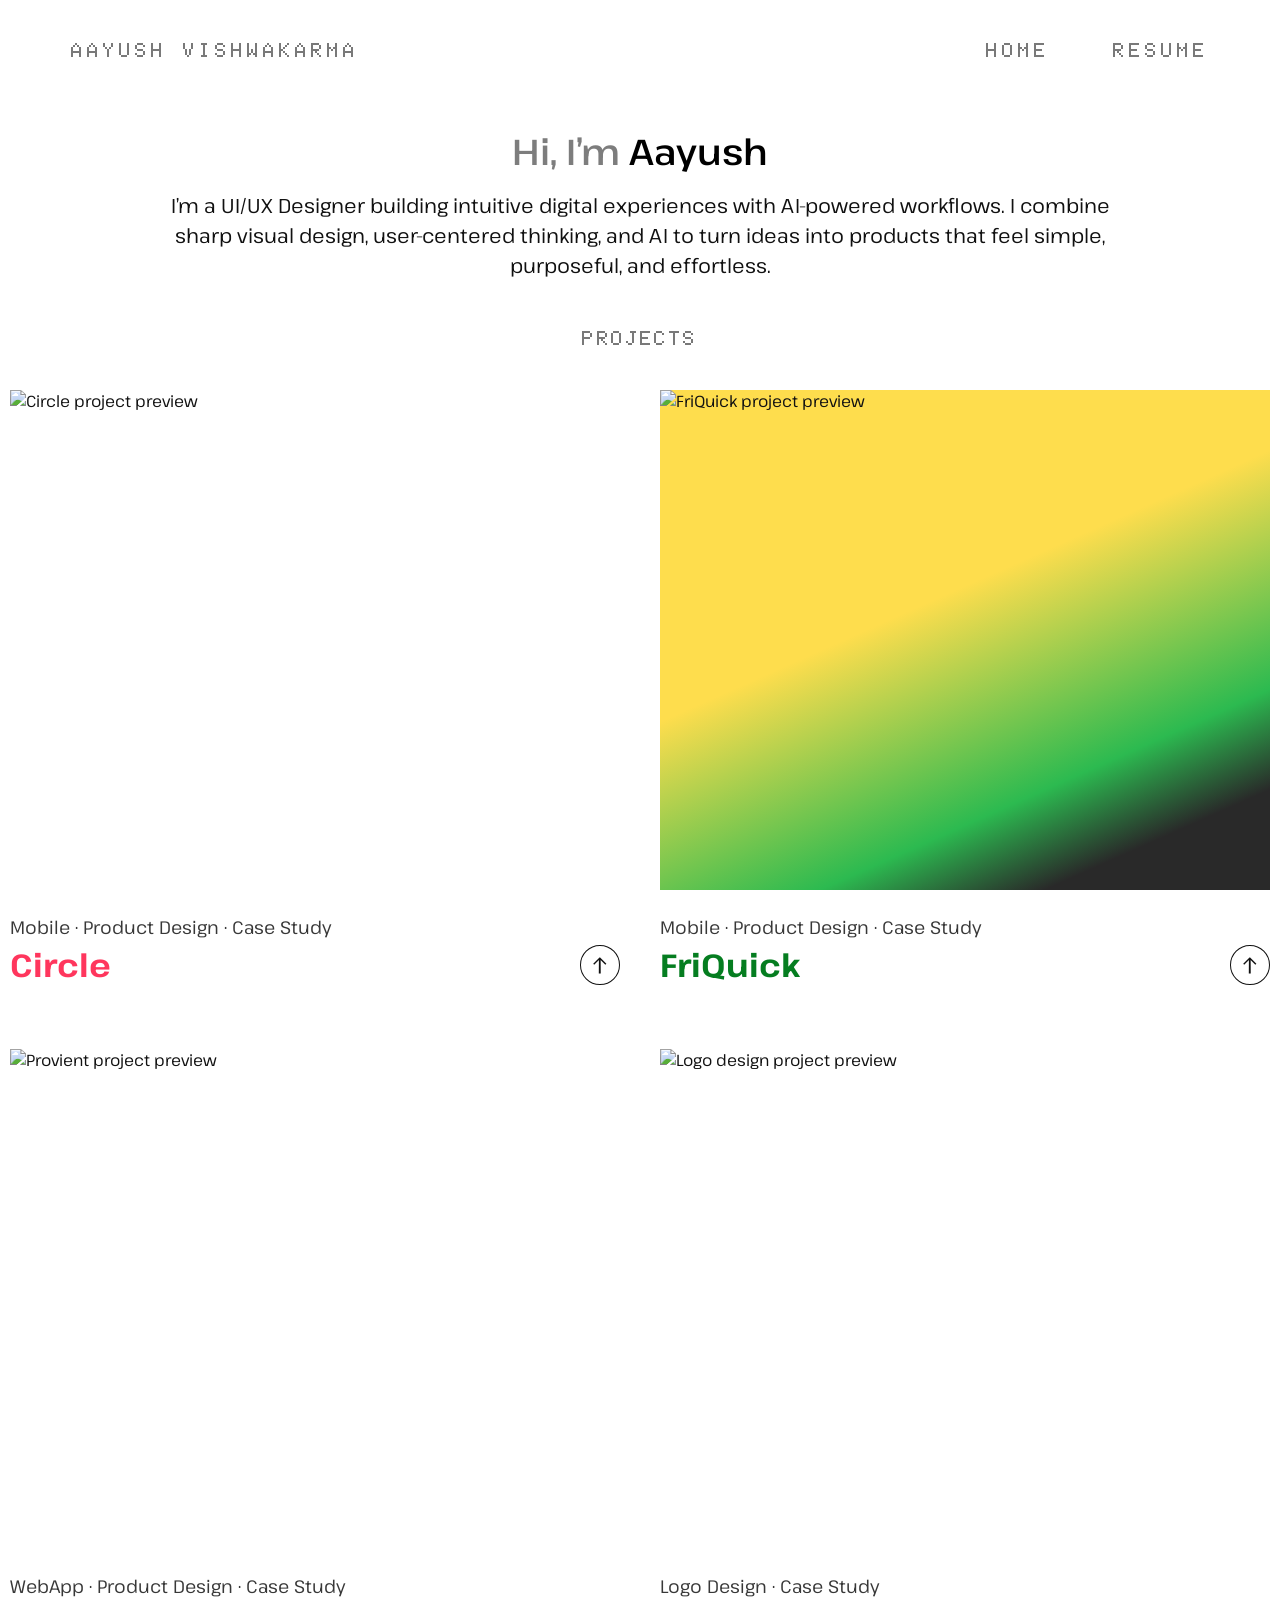
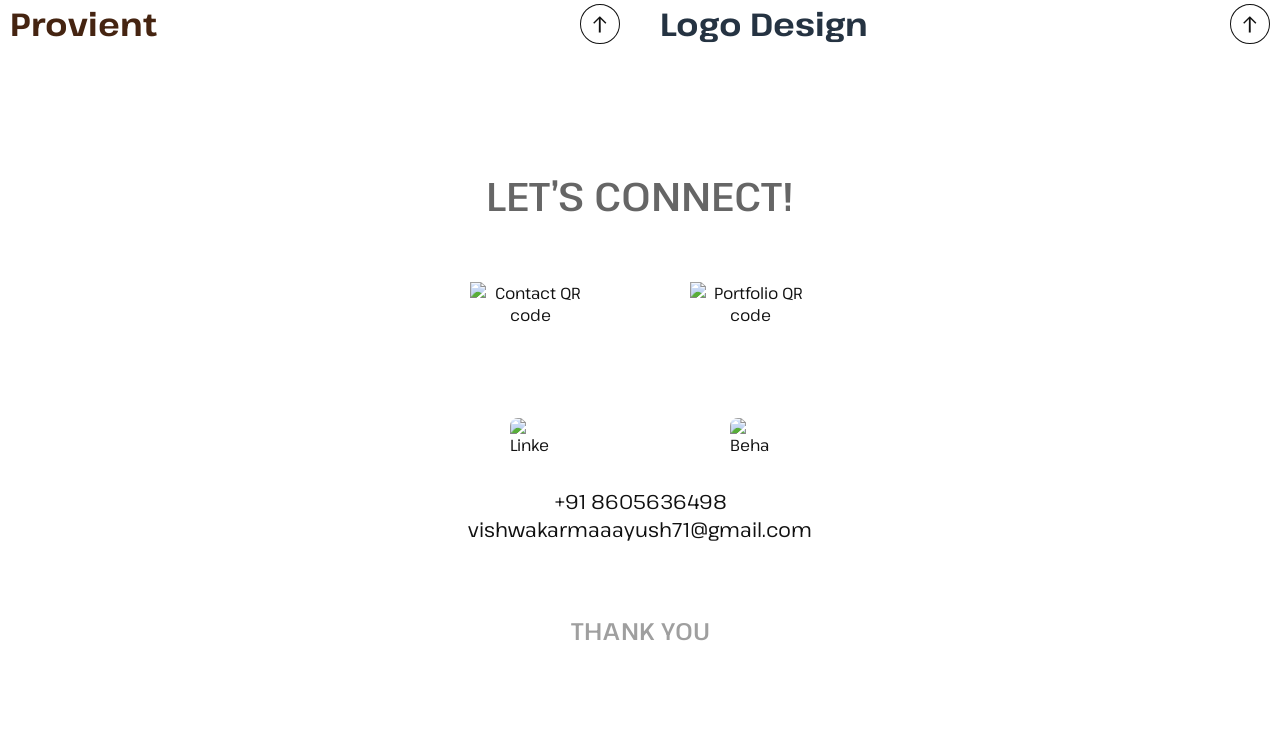
==== index.html @ d62cfbf6 "Add files via upload" ====
<!doctype html>
<html lang="en">
<head>
<meta charset="utf-8"><meta name="viewport" content="width=device-width,initial-scale=1">
<title>Aayush Vishwakarma — UI/UX Designer</title>
<meta name="description" content="Aayush Vishwakarma — UI/UX Designer building intuitive digital experiences with AI-powered workflows.">
<link rel="stylesheet" href="styles.css">
</head>
<body>
<div class="site">
<header class="nav">
<a href="index.html" aria-label="Aayush Vishwakarma home">AAYUSH VISHWAKARMA</a>
<nav class="nav-links" aria-label="Primary"><a href="index.html">HOME</a><a href="https://drive.google.com/file/d/1-AcvKeTlHi1iWYPP7UyLhqGAym3TWVrb/view?usp=drivesdk" target="_blank" rel="noopener">RESUME</a></nav>
</header>
<main>
<section class="hero"><h1>Hi, I’m <span>Aayush</span></h1><p>I’m a UI/UX Designer building intuitive digital experiences with AI-powered workflows. I combine sharp visual design, user-centered thinking, and AI to turn ideas into products that feel simple, purposeful, and effortless.</p></section>
<h2 class="section-title">PROJECTS</h2>
<section class="projects" aria-label="Selected projects">
<a class="project circle" href="circle.html"><div class="project-visual"><img src="https://www.figma.com/api/mcp/asset/9b7562bf-6c69-41d3-92bc-f11b89b03f14.png" alt="Circle project preview"></div><div><div class="meta">Mobile · Product Design · Case Study</div><div class="title-row"><div class="title">Circle</div><span class="arrow" aria-hidden="true">↗</span></div></div></a>
<a class="project friquick" href="friquick.html"><div class="project-visual" style="background:linear-gradient(156deg,#fedd4d 43%,#2cba50 74%,#292929 87%)"><img src="https://www.figma.com/api/mcp/asset/42a8de26-5f39-4837-aa85-2f5fa8a7628d.png" alt="FriQuick project preview"></div><div><div class="meta">Mobile · Product Design · Case Study</div><div class="title-row"><div class="title">FriQuick</div><span class="arrow" aria-hidden="true">↗</span></div></div></a>
<a class="project provient" href="provient.html"><div class="project-visual"><img src="https://www.figma.com/api/mcp/asset/cd1f85ff-700f-470a-9e6f-aef099a515d0.png" alt="Provient project preview"></div><div><div class="meta">WebApp · Product Design · Case Study</div><div class="title-row"><div class="title">Provient</div><span class="arrow" aria-hidden="true">↗</span></div></div></a>
<a class="project logo" href="logo-design.html"><div class="project-visual"><img src="https://www.figma.com/api/mcp/asset/0bfa43f8-ee19-419e-a0cc-9582cfbbeb03.png" alt="Logo design project preview"></div><div><div class="meta">Logo Design · Case Study</div><div class="title-row"><div class="title">Logo Design</div><span class="arrow" aria-hidden="true">↗</span></div></div></a>
</section>
<section class="connect" id="connect"><h2>LET’S CONNECT!</h2><div class="qr-row"><div class="qr-card"><img src="https://www.figma.com/api/mcp/asset/20dc37c5-675f-4e45-a3de-f41fedcc4069.png" alt="Contact QR code"><img class="qr-icon" src="https://www.figma.com/api/mcp/asset/2ed0e942-f819-4c94-9799-46d088aedf68.png" alt="LinkedIn"></div><div class="qr-card"><img src="https://www.figma.com/api/mcp/asset/29fa2681-27eb-4683-b825-8ff516e0a700.png" alt="Portfolio QR code"><img class="qr-icon" src="https://www.figma.com/api/mcp/asset/88c9c9f1-bb67-48f8-abbc-ce7768dd5fa0.png" alt="Behance"></div></div><div class="contact">+91 8605636498<br>vishwakarmaaayush71@gmail.com</div><div class="thanks">THANK YOU</div></section>
</main></div>
</body></html>
---- styles.css ----
@import url('https://fonts.googleapis.com/css2?family=Doto:wght@700;900&family=Nunito:wght@400;500;600;700&family=Pathway+Extreme:wght@400;500;600;700&display=swap');
:root{--ink:#111;--muted:#666;--paper:#fff;--max:1280px;--pad:clamp(24px,5.55vw,80px)}
*{box-sizing:border-box}html{scroll-behavior:smooth}body{margin:0;background:#fff;color:var(--ink);font-family:'Pathway Extreme',sans-serif;-webkit-font-smoothing:antialiased}a{color:inherit;text-decoration:none}img{max-width:100%;display:block}.site{min-height:100vh}.nav{display:flex;align-items:flex-start;justify-content:space-between;padding:40px var(--pad) 0;letter-spacing:4px;font-family:Doto,sans-serif;font-weight:700;font-size:20px;line-height:1}.nav-links{display:flex;gap:63px}.nav a{transition:opacity .2s ease}.nav a:hover{opacity:.5}.hero{text-align:center;max-width:1040px;margin:70px auto 0;padding:0 24px}.hero h1{font-family:'Pathway Extreme',sans-serif;font-size:36px;line-height:1.15;margin:0 0 20px;font-weight:600;color:#7d7d7d}.hero h1 span{color:#000}.hero p{font-size:20px;line-height:30px;margin:0;color:#111}.section-title{text-align:center;font-family:Doto,sans-serif;font-weight:700;font-size:20px;letter-spacing:2.4px;margin:45px 0 40px}.projects{max-width:1260px;margin:0 auto;padding:0 0 0;display:grid;grid-template-columns:repeat(2,minmax(0,1fr));gap:60px 40px}.project{display:flex;flex-direction:column;gap:24px}.project-visual{height:500px;overflow:hidden;background:#fff;display:flex;align-items:center;justify-content:center}.project-visual img{width:100%;height:100%;object-fit:cover;transition:transform .45s cubic-bezier(.2,.7,.2,1)}.project:hover .project-visual img{transform:scale(1.025)}.meta{font-size:18px;line-height:1.5;color:#383838}.title-row{display:flex;align-items:center;gap:10px}.title{font-size:32px;line-height:1.5;font-weight:700;flex:1}.arrow{width:40px;height:40px;border:1.5px solid #111;border-radius:50%;display:grid;place-items:center;font-size:23px;transform:rotate(-45deg);transition:transform .2s ease}.project:hover .arrow{transform:rotate(0deg)}.circle .title{color:#ff365d}.friquick .title{color:#057d20}.provient .title{color:#452411}.logo .title{color:#253342}.connect{max-width:1000px;margin:120px auto 0;text-align:center;padding:0 24px 100px}.connect h2{font-size:40px;font-weight:600;color:#666;margin:0 0 60px}.qr-row{display:flex;justify-content:center;gap:100px}.qr-card{display:flex;flex-direction:column;gap:16px;align-items:center}.qr-card img{width:120px;height:120px;object-fit:cover}.qr-icon{width:40px!important;height:40px!important;border-radius:8px}.contact{font-size:20px;line-height:1.4;margin-top:30px}.thanks{font-size:24px;color:#9f9f9f;margin-top:70px;font-weight:600}.case-shell{background:#fff;min-height:100vh}.case-nav{position:sticky;top:0;z-index:10;background:rgba(255,255,255,.94);backdrop-filter:blur(12px);border-bottom:1px solid #eee}.case-nav .nav{padding-top:22px;padding-bottom:22px}.case-image{display:block;width:100%;height:auto}.case-fallback{max-width:1280px;margin:0 auto;padding:80px 24px}.case-fallback h1{font-size:56px;margin:0 0 20px}.case-fallback p{font-size:20px;line-height:1.6;color:#555}.case-actions{display:flex;gap:12px;justify-content:center;padding:28px}.btn{border:1px solid #111;border-radius:999px;padding:10px 18px;font-size:14px}.btn:hover{background:#111;color:#fff}.notice{font-size:12px;color:#777;text-align:center;padding:16px 24px;background:#fafafa}.noscript{padding:20px;text-align:center}
@media (max-width:900px){.nav{padding-top:24px;font-size:14px;letter-spacing:2.5px}.nav-links{gap:24px}.hero{margin-top:52px}.hero h1{font-size:30px}.hero p{font-size:17px;line-height:26px}.section-title{font-size:16px;margin-top:42px;margin-bottom:28px}.projects{grid-template-columns:1fr;gap:44px;padding:0 24px}.project-visual{height:auto;aspect-ratio:1.2}.meta{font-size:14px}.title{font-size:25px}.arrow{width:34px;height:34px;font-size:19px}.connect{margin-top:90px;padding-bottom:60px}.connect h2{font-size:30px;margin-bottom:40px}.qr-row{gap:55px}.contact{font-size:16px}.thanks{font-size:18px}.case-nav .nav{padding-bottom:18px}.case-image{min-height:300px;object-fit:contain;object-position:top}.case-actions{padding:18px}}
@media (max-width:520px){.nav{font-size:10px;letter-spacing:2px}.nav-links{gap:16px}.hero{padding:0 18px}.hero h1{font-size:26px}.hero p{font-size:15px;line-height:23px}.projects{padding:0 18px}.project-visual{aspect-ratio:1.12}.qr-row{gap:28px}.qr-card img{width:100px;height:100px}.qr-icon{width:34px!important;height:34px!important}.case-image{width:100%}}
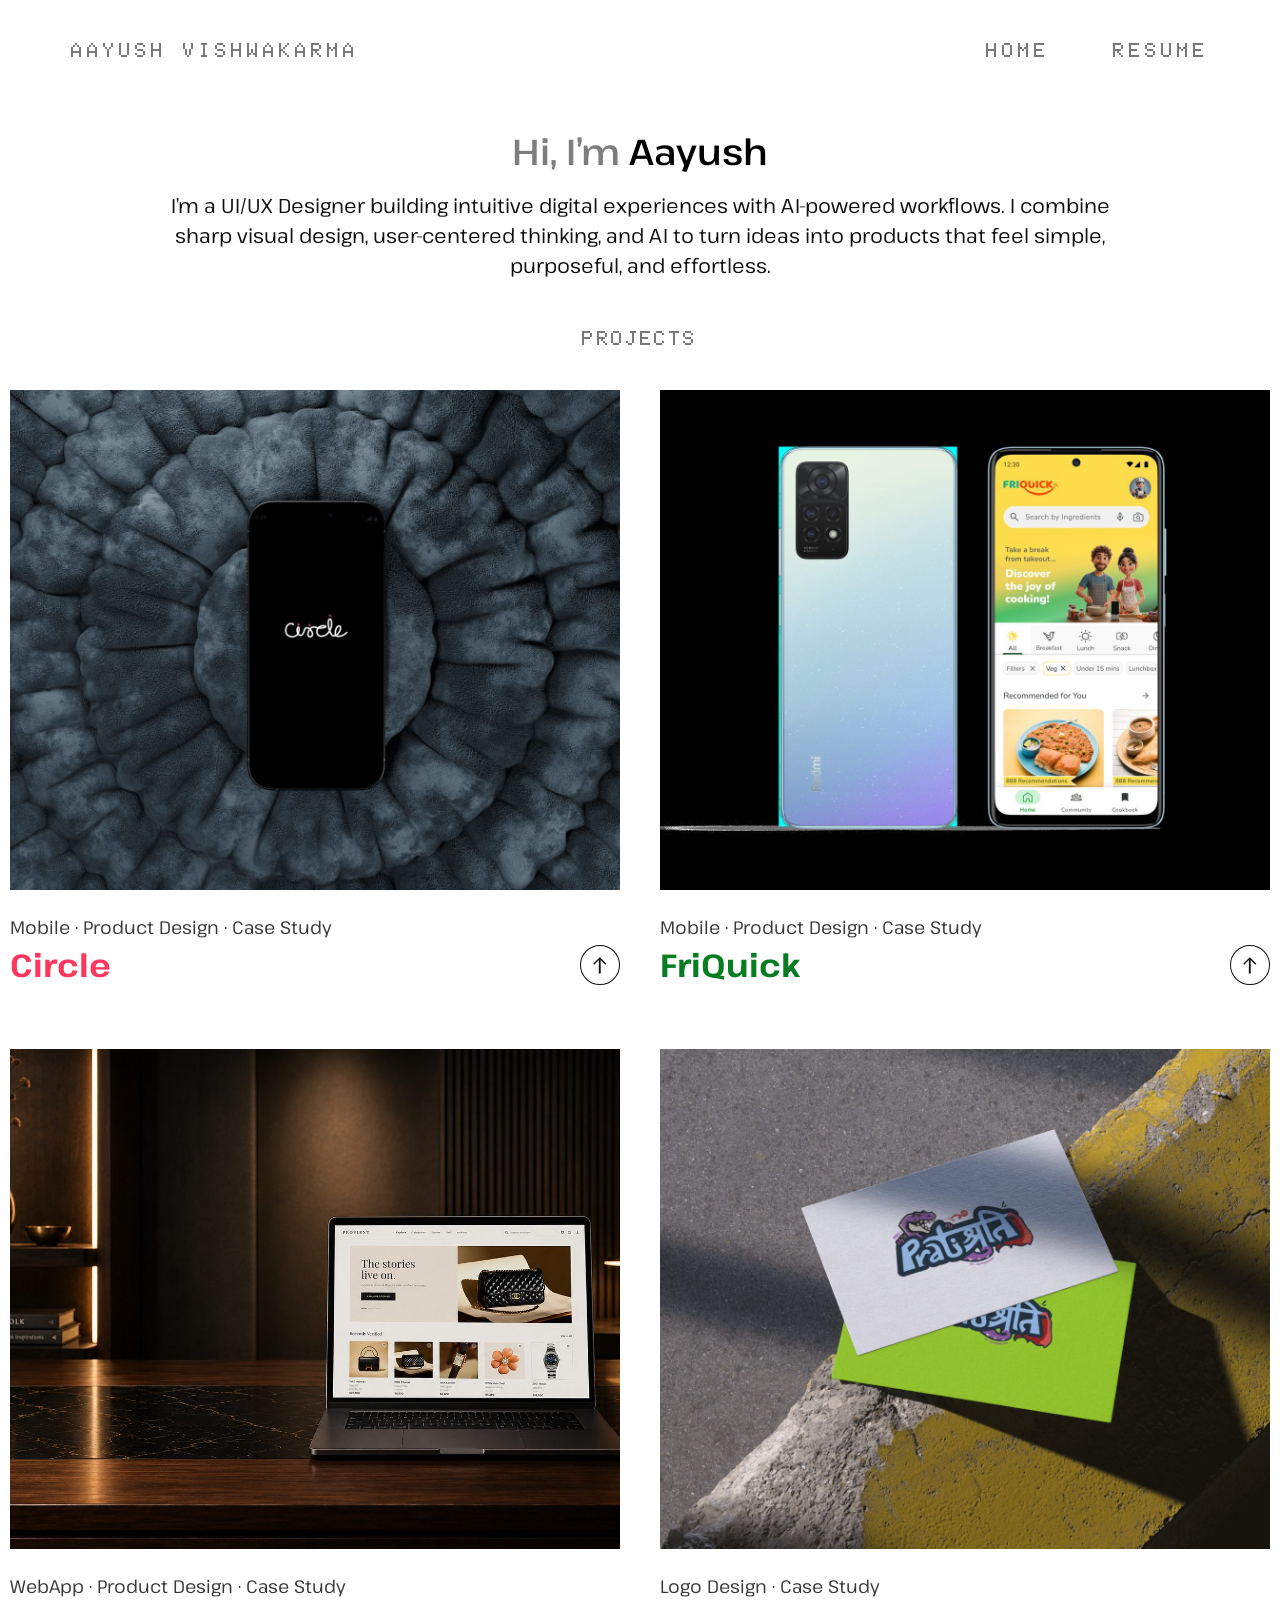
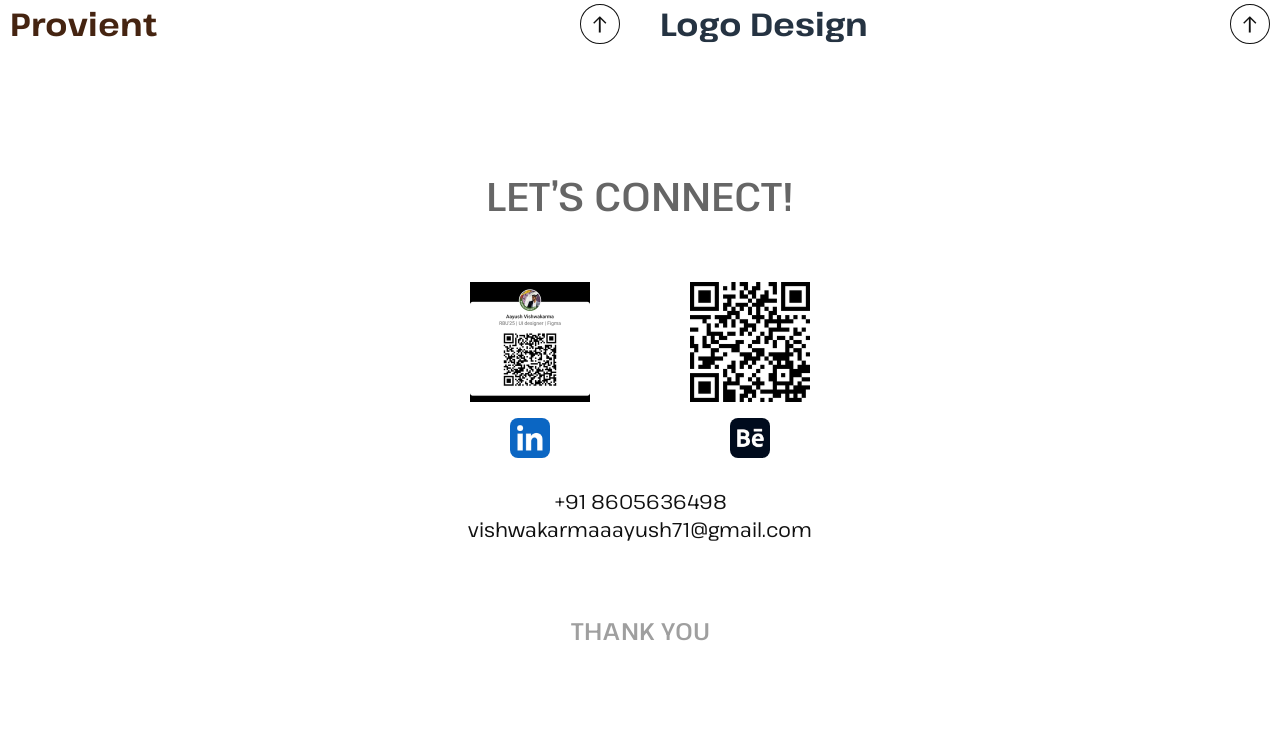
==== commit 52b5fa5b: "Restore Figma-export case studies and host assets locally Case study pages were rewritten as HTML ap" ====
--- a/index.html
+++ b/index.html
@@ -16,11 +16,11 @@
 <section class="hero"><h1>Hi, I’m <span>Aayush</span></h1><p>I’m a UI/UX Designer building intuitive digital experiences with AI-powered workflows. I combine sharp visual design, user-centered thinking, and AI to turn ideas into products that feel simple, purposeful, and effortless.</p></section>
 <h2 class="section-title">PROJECTS</h2>
 <section class="projects" aria-label="Selected projects">
-<a class="project circle" href="circle.html"><div class="project-visual"><img src="https://www.figma.com/api/mcp/asset/9b7562bf-6c69-41d3-92bc-f11b89b03f14.png" alt="Circle project preview"></div><div><div class="meta">Mobile · Product Design · Case Study</div><div class="title-row"><div class="title">Circle</div><span class="arrow" aria-hidden="true">↗</span></div></div></a>
-<a class="project friquick" href="friquick.html"><div class="project-visual" style="background:linear-gradient(156deg,#fedd4d 43%,#2cba50 74%,#292929 87%)"><img src="https://www.figma.com/api/mcp/asset/42a8de26-5f39-4837-aa85-2f5fa8a7628d.png" alt="FriQuick project preview"></div><div><div class="meta">Mobile · Product Design · Case Study</div><div class="title-row"><div class="title">FriQuick</div><span class="arrow" aria-hidden="true">↗</span></div></div></a>
-<a class="project provient" href="provient.html"><div class="project-visual"><img src="https://www.figma.com/api/mcp/asset/cd1f85ff-700f-470a-9e6f-aef099a515d0.png" alt="Provient project preview"></div><div><div class="meta">WebApp · Product Design · Case Study</div><div class="title-row"><div class="title">Provient</div><span class="arrow" aria-hidden="true">↗</span></div></div></a>
-<a class="project logo" href="logo-design.html"><div class="project-visual"><img src="https://www.figma.com/api/mcp/asset/0bfa43f8-ee19-419e-a0cc-9582cfbbeb03.png" alt="Logo design project preview"></div><div><div class="meta">Logo Design · Case Study</div><div class="title-row"><div class="title">Logo Design</div><span class="arrow" aria-hidden="true">↗</span></div></div></a>
+<a class="project circle" href="circle.html"><div class="project-visual"><img src="assets/circle-preview.jpg" alt="Circle project preview" width="1400" height="1050"></div><div><div class="meta">Mobile · Product Design · Case Study</div><div class="title-row"><div class="title">Circle</div><span class="arrow" aria-hidden="true">↗</span></div></div></a>
+<a class="project friquick" href="friquick.html"><div class="project-visual" style="background:linear-gradient(156deg,#fedd4d 43%,#2cba50 74%,#292929 87%)"><img src="assets/friquick-preview.jpg" alt="FriQuick project preview" width="1400" height="1050"></div><div><div class="meta">Mobile · Product Design · Case Study</div><div class="title-row"><div class="title">FriQuick</div><span class="arrow" aria-hidden="true">↗</span></div></div></a>
+<a class="project provient" href="provient.html"><div class="project-visual"><img src="assets/provient-preview.jpg" alt="Provient project preview" width="1400" height="933"></div><div><div class="meta">WebApp · Product Design · Case Study</div><div class="title-row"><div class="title">Provient</div><span class="arrow" aria-hidden="true">↗</span></div></div></a>
+<a class="project logo" href="logo-design.html"><div class="project-visual"><img src="assets/logo-preview.jpg" alt="Logo design project preview" width="1400" height="1050"></div><div><div class="meta">Logo Design · Case Study</div><div class="title-row"><div class="title">Logo Design</div><span class="arrow" aria-hidden="true">↗</span></div></div></a>
 </section>
-<section class="connect" id="connect"><h2>LET’S CONNECT!</h2><div class="qr-row"><div class="qr-card"><img src="https://www.figma.com/api/mcp/asset/20dc37c5-675f-4e45-a3de-f41fedcc4069.png" alt="Contact QR code"><img class="qr-icon" src="https://www.figma.com/api/mcp/asset/2ed0e942-f819-4c94-9799-46d088aedf68.png" alt="LinkedIn"></div><div class="qr-card"><img src="https://www.figma.com/api/mcp/asset/29fa2681-27eb-4683-b825-8ff516e0a700.png" alt="Portfolio QR code"><img class="qr-icon" src="https://www.figma.com/api/mcp/asset/88c9c9f1-bb67-48f8-abbc-ce7768dd5fa0.png" alt="Behance"></div></div><div class="contact">+91 8605636498<br>vishwakarmaaayush71@gmail.com</div><div class="thanks">THANK YOU</div></section>
+<section class="connect" id="connect"><h2>LET’S CONNECT!</h2><div class="qr-row"><div class="qr-card"><img src="assets/qr-contact.png" alt="Contact QR code" width="240" height="246"><img class="qr-icon" src="assets/icon-linkedin.png" alt="LinkedIn" width="128" height="128"></div><div class="qr-card"><img src="assets/qr-portfolio.png" alt="Portfolio QR code" width="240" height="240"><img class="qr-icon" src="assets/icon-behance.png" alt="Behance" width="128" height="128"></div></div><div class="contact">+91 8605636498<br>vishwakarmaaayush71@gmail.com</div><div class="thanks">THANK YOU</div></section>
 </main></div>
 </body></html>
--- a/styles.css
+++ b/styles.css
@@ -1,5 +1,5 @@
 @import url('https://fonts.googleapis.com/css2?family=Doto:wght@700;900&family=Nunito:wght@400;500;600;700&family=Pathway+Extreme:wght@400;500;600;700&display=swap');
 :root{--ink:#111;--muted:#666;--paper:#fff;--max:1280px;--pad:clamp(24px,5.55vw,80px)}
-*{box-sizing:border-box}html{scroll-behavior:smooth}body{margin:0;background:#fff;color:var(--ink);font-family:'Pathway Extreme',sans-serif;-webkit-font-smoothing:antialiased}a{color:inherit;text-decoration:none}img{max-width:100%;display:block}.site{min-height:100vh}.nav{display:flex;align-items:flex-start;justify-content:space-between;padding:40px var(--pad) 0;letter-spacing:4px;font-family:Doto,sans-serif;font-weight:700;font-size:20px;line-height:1}.nav-links{display:flex;gap:63px}.nav a{transition:opacity .2s ease}.nav a:hover{opacity:.5}.hero{text-align:center;max-width:1040px;margin:70px auto 0;padding:0 24px}.hero h1{font-family:'Pathway Extreme',sans-serif;font-size:36px;line-height:1.15;margin:0 0 20px;font-weight:600;color:#7d7d7d}.hero h1 span{color:#000}.hero p{font-size:20px;line-height:30px;margin:0;color:#111}.section-title{text-align:center;font-family:Doto,sans-serif;font-weight:700;font-size:20px;letter-spacing:2.4px;margin:45px 0 40px}.projects{max-width:1260px;margin:0 auto;padding:0 0 0;display:grid;grid-template-columns:repeat(2,minmax(0,1fr));gap:60px 40px}.project{display:flex;flex-direction:column;gap:24px}.project-visual{height:500px;overflow:hidden;background:#fff;display:flex;align-items:center;justify-content:center}.project-visual img{width:100%;height:100%;object-fit:cover;transition:transform .45s cubic-bezier(.2,.7,.2,1)}.project:hover .project-visual img{transform:scale(1.025)}.meta{font-size:18px;line-height:1.5;color:#383838}.title-row{display:flex;align-items:center;gap:10px}.title{font-size:32px;line-height:1.5;font-weight:700;flex:1}.arrow{width:40px;height:40px;border:1.5px solid #111;border-radius:50%;display:grid;place-items:center;font-size:23px;transform:rotate(-45deg);transition:transform .2s ease}.project:hover .arrow{transform:rotate(0deg)}.circle .title{color:#ff365d}.friquick .title{color:#057d20}.provient .title{color:#452411}.logo .title{color:#253342}.connect{max-width:1000px;margin:120px auto 0;text-align:center;padding:0 24px 100px}.connect h2{font-size:40px;font-weight:600;color:#666;margin:0 0 60px}.qr-row{display:flex;justify-content:center;gap:100px}.qr-card{display:flex;flex-direction:column;gap:16px;align-items:center}.qr-card img{width:120px;height:120px;object-fit:cover}.qr-icon{width:40px!important;height:40px!important;border-radius:8px}.contact{font-size:20px;line-height:1.4;margin-top:30px}.thanks{font-size:24px;color:#9f9f9f;margin-top:70px;font-weight:600}.case-shell{background:#fff;min-height:100vh}.case-nav{position:sticky;top:0;z-index:10;background:rgba(255,255,255,.94);backdrop-filter:blur(12px);border-bottom:1px solid #eee}.case-nav .nav{padding-top:22px;padding-bottom:22px}.case-image{display:block;width:100%;height:auto}.case-fallback{max-width:1280px;margin:0 auto;padding:80px 24px}.case-fallback h1{font-size:56px;margin:0 0 20px}.case-fallback p{font-size:20px;line-height:1.6;color:#555}.case-actions{display:flex;gap:12px;justify-content:center;padding:28px}.btn{border:1px solid #111;border-radius:999px;padding:10px 18px;font-size:14px}.btn:hover{background:#111;color:#fff}.notice{font-size:12px;color:#777;text-align:center;padding:16px 24px;background:#fafafa}.noscript{padding:20px;text-align:center}
-@media (max-width:900px){.nav{padding-top:24px;font-size:14px;letter-spacing:2.5px}.nav-links{gap:24px}.hero{margin-top:52px}.hero h1{font-size:30px}.hero p{font-size:17px;line-height:26px}.section-title{font-size:16px;margin-top:42px;margin-bottom:28px}.projects{grid-template-columns:1fr;gap:44px;padding:0 24px}.project-visual{height:auto;aspect-ratio:1.2}.meta{font-size:14px}.title{font-size:25px}.arrow{width:34px;height:34px;font-size:19px}.connect{margin-top:90px;padding-bottom:60px}.connect h2{font-size:30px;margin-bottom:40px}.qr-row{gap:55px}.contact{font-size:16px}.thanks{font-size:18px}.case-nav .nav{padding-bottom:18px}.case-image{min-height:300px;object-fit:contain;object-position:top}.case-actions{padding:18px}}
-@media (max-width:520px){.nav{font-size:10px;letter-spacing:2px}.nav-links{gap:16px}.hero{padding:0 18px}.hero h1{font-size:26px}.hero p{font-size:15px;line-height:23px}.projects{padding:0 18px}.project-visual{aspect-ratio:1.12}.qr-row{gap:28px}.qr-card img{width:100px;height:100px}.qr-icon{width:34px!important;height:34px!important}.case-image{width:100%}}
+*{box-sizing:border-box}html{scroll-behavior:smooth}body{margin:0;background:#fff;color:var(--ink);font-family:'Pathway Extreme',sans-serif;-webkit-font-smoothing:antialiased}a{color:inherit;text-decoration:none}img{max-width:100%;display:block}.site{min-height:100vh}.nav{display:flex;align-items:flex-start;justify-content:space-between;padding:40px var(--pad) 0;letter-spacing:4px;font-family:Doto,sans-serif;font-weight:700;font-size:20px;line-height:1}.nav-links{display:flex;gap:63px}.nav a{transition:opacity .2s ease}.nav a:hover{opacity:.5}.hero{text-align:center;max-width:1040px;margin:70px auto 0;padding:0 24px}.hero h1{font-family:'Pathway Extreme',sans-serif;font-size:36px;line-height:1.15;margin:0 0 20px;font-weight:600;color:#7d7d7d}.hero h1 span{color:#000}.hero p{font-size:20px;line-height:30px;margin:0;color:#111}.section-title{text-align:center;font-family:Doto,sans-serif;font-weight:700;font-size:20px;letter-spacing:2.4px;margin:45px 0 40px}.projects{max-width:1260px;margin:0 auto;padding:0 0 0;display:grid;grid-template-columns:repeat(2,minmax(0,1fr));gap:60px 40px}.project{display:flex;flex-direction:column;gap:24px}.project-visual{height:500px;overflow:hidden;background:#fff;display:flex;align-items:center;justify-content:center}.project-visual img{width:100%;height:100%;object-fit:cover;transition:transform .45s cubic-bezier(.2,.7,.2,1)}.project:hover .project-visual img{transform:scale(1.025)}.meta{font-size:18px;line-height:1.5;color:#383838}.title-row{display:flex;align-items:center;gap:10px}.title{font-size:32px;line-height:1.5;font-weight:700;flex:1}.arrow{width:40px;height:40px;border:1.5px solid #111;border-radius:50%;display:grid;place-items:center;font-size:23px;transform:rotate(-45deg);transition:transform .2s ease}.project:hover .arrow{transform:rotate(0deg)}.circle .title{color:#ff365d}.friquick .title{color:#057d20}.provient .title{color:#452411}.logo .title{color:#253342}.connect{max-width:1000px;margin:120px auto 0;text-align:center;padding:0 24px 100px}.connect h2{font-size:40px;font-weight:600;color:#666;margin:0 0 60px}.qr-row{display:flex;justify-content:center;gap:100px}.qr-card{display:flex;flex-direction:column;gap:16px;align-items:center}.qr-card img{width:120px;height:120px;object-fit:cover}.qr-icon{width:40px!important;height:40px!important;border-radius:8px}.contact{font-size:20px;line-height:1.4;margin-top:30px}.thanks{font-size:24px;color:#9f9f9f;margin-top:70px;font-weight:600}.case-shell{background:#fff;min-height:100vh}.case-shell.logo-case{background:#d7d7e2}.case-nav{position:sticky;top:0;z-index:10;background:rgba(255,255,255,.94);backdrop-filter:blur(12px);border-bottom:1px solid #eee;padding-top:22px;padding-bottom:22px}.case-image{display:block;width:min(100%,1280px);height:auto;margin:0 auto}.case-actions{display:flex;flex-wrap:wrap;gap:12px;justify-content:center;padding:28px 24px 48px}.btn{border:1px solid #111;border-radius:999px;padding:10px 18px;font-size:14px;background:#fff}.btn:hover{background:#111;color:#fff}
+@media (max-width:900px){.nav{padding-top:24px;font-size:14px;letter-spacing:2.5px}.nav-links{gap:24px}.hero{margin-top:52px}.hero h1{font-size:30px}.hero p{font-size:17px;line-height:26px}.section-title{font-size:16px;margin-top:42px;margin-bottom:28px}.projects{grid-template-columns:1fr;gap:44px;padding:0 24px}.project-visual{height:auto;aspect-ratio:1.2}.meta{font-size:14px}.title{font-size:25px}.arrow{width:34px;height:34px;font-size:19px}.connect{margin-top:90px;padding-bottom:60px}.connect h2{font-size:30px;margin-bottom:40px}.qr-row{gap:55px}.contact{font-size:16px}.thanks{font-size:18px}.case-nav{padding-bottom:18px}.case-actions{padding:18px 18px 36px}}
+@media (max-width:520px){.nav{font-size:10px;letter-spacing:2px}.nav-links{gap:16px}.hero{padding:0 18px}.hero h1{font-size:26px}.hero p{font-size:15px;line-height:23px}.projects{padding:0 18px}.project-visual{aspect-ratio:1.12}.qr-row{gap:28px}.qr-card img{width:100px;height:100px}.qr-icon{width:34px!important;height:34px!important}}
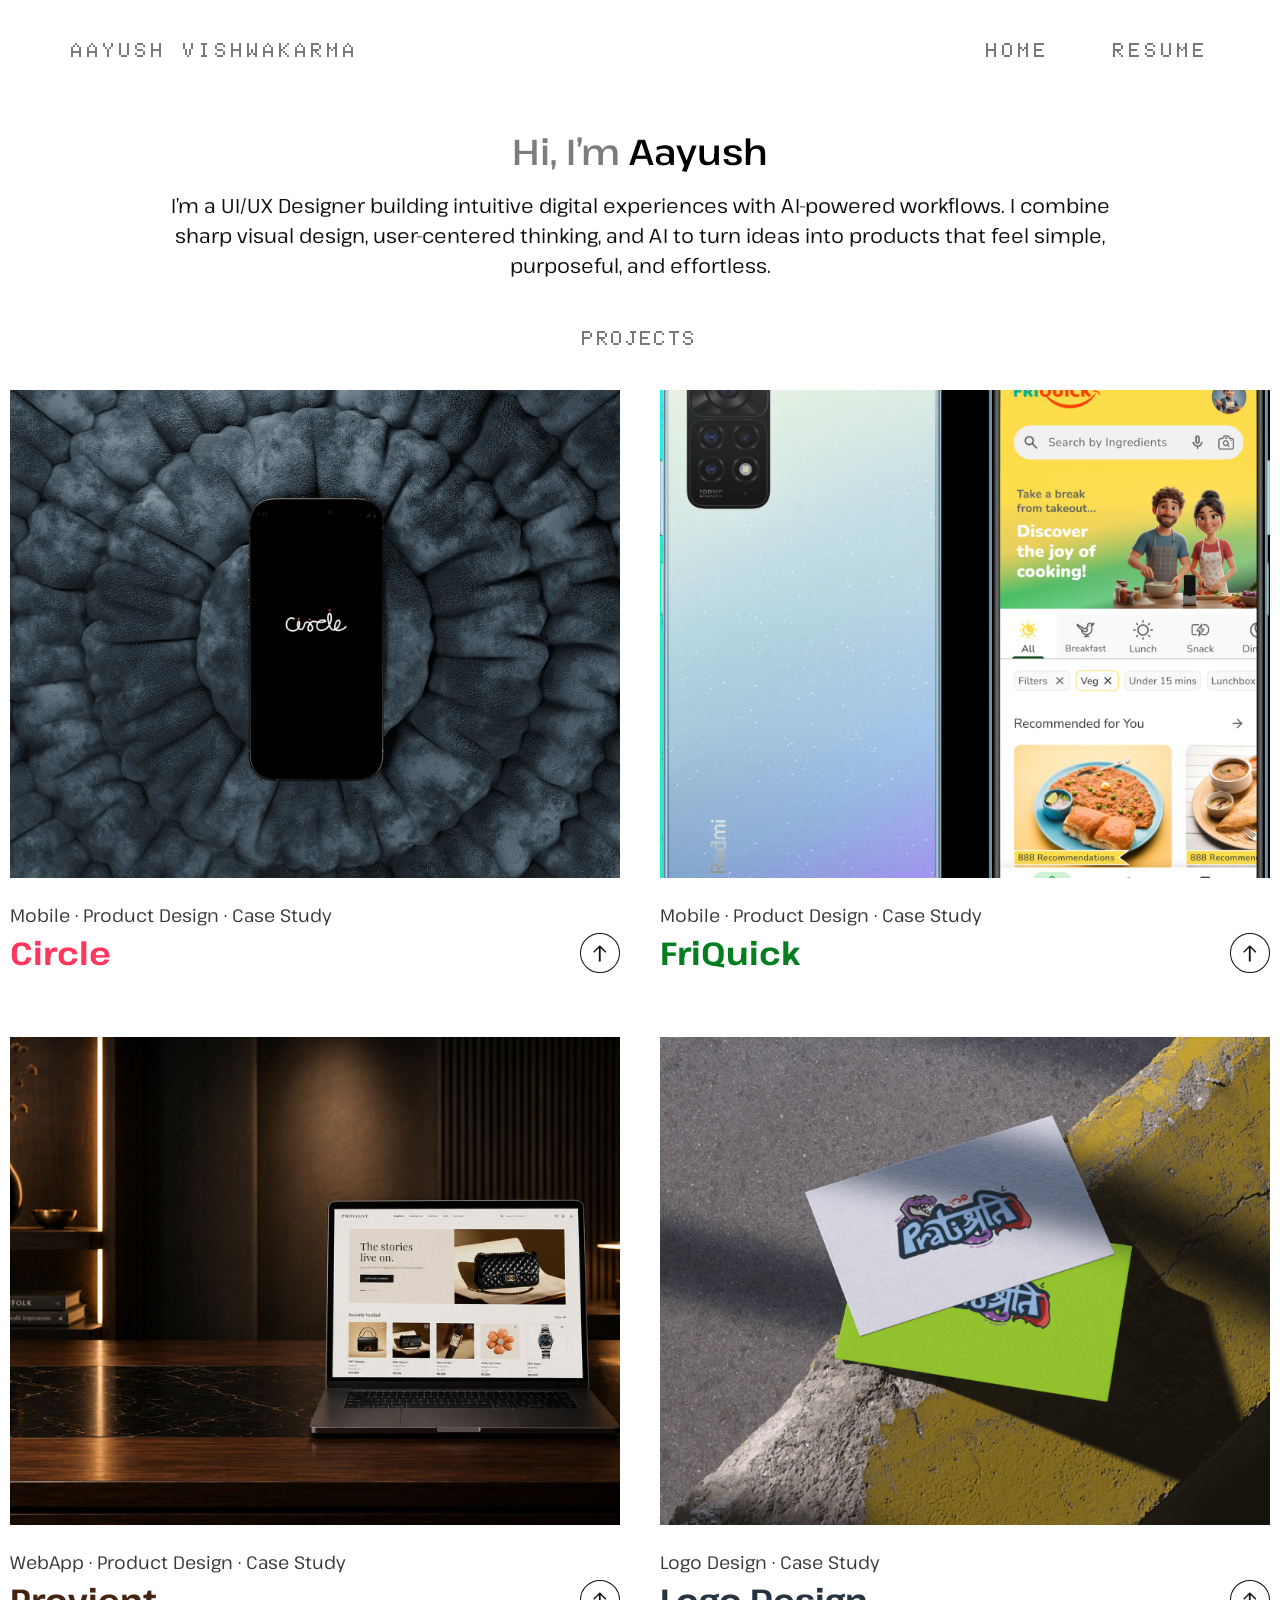
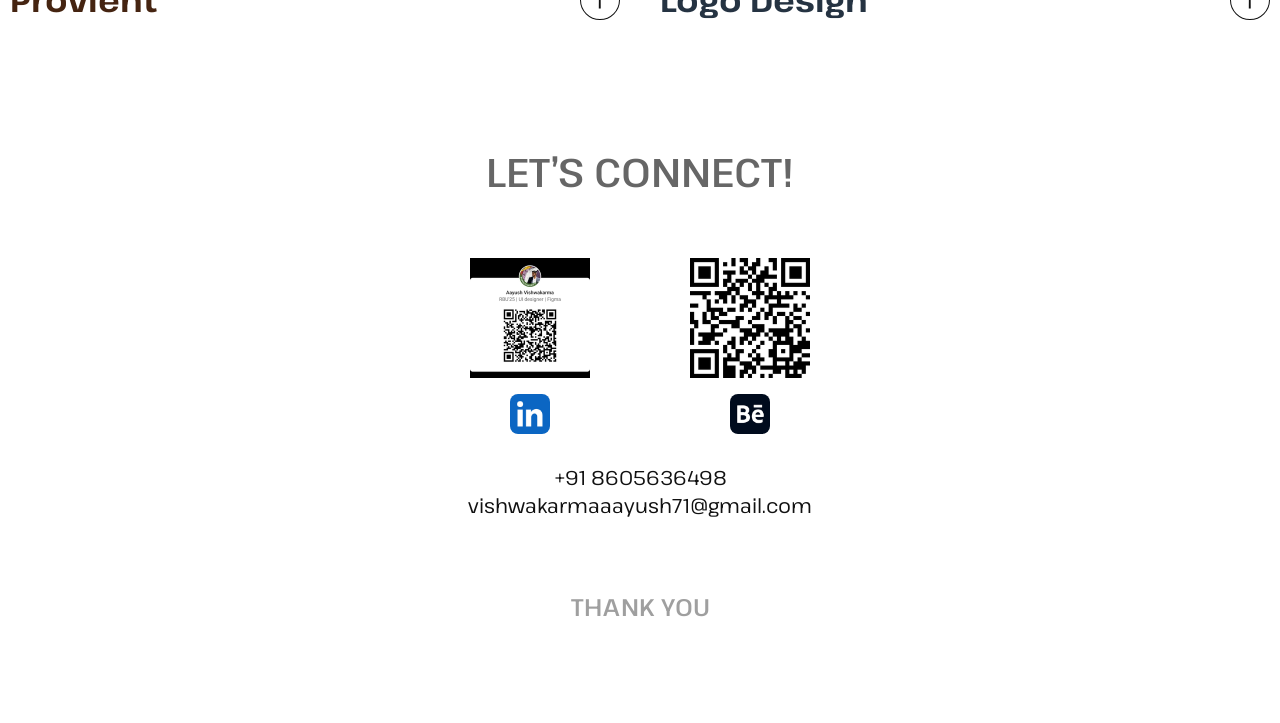
==== commit e3fd2bce: "Fix homepage project preview images Trim FriQuick letterboxing, crop all previews to a consistent 5:" ====
--- a/index.html
+++ b/index.html
@@ -16,10 +16,10 @@
 <section class="hero"><h1>Hi, I’m <span>Aayush</span></h1><p>I’m a UI/UX Designer building intuitive digital experiences with AI-powered workflows. I combine sharp visual design, user-centered thinking, and AI to turn ideas into products that feel simple, purposeful, and effortless.</p></section>
 <h2 class="section-title">PROJECTS</h2>
 <section class="projects" aria-label="Selected projects">
-<a class="project circle" href="circle.html"><div class="project-visual"><img src="assets/circle-preview.jpg" alt="Circle project preview" width="1400" height="1050"></div><div><div class="meta">Mobile · Product Design · Case Study</div><div class="title-row"><div class="title">Circle</div><span class="arrow" aria-hidden="true">↗</span></div></div></a>
-<a class="project friquick" href="friquick.html"><div class="project-visual" style="background:linear-gradient(156deg,#fedd4d 43%,#2cba50 74%,#292929 87%)"><img src="assets/friquick-preview.jpg" alt="FriQuick project preview" width="1400" height="1050"></div><div><div class="meta">Mobile · Product Design · Case Study</div><div class="title-row"><div class="title">FriQuick</div><span class="arrow" aria-hidden="true">↗</span></div></div></a>
-<a class="project provient" href="provient.html"><div class="project-visual"><img src="assets/provient-preview.jpg" alt="Provient project preview" width="1400" height="933"></div><div><div class="meta">WebApp · Product Design · Case Study</div><div class="title-row"><div class="title">Provient</div><span class="arrow" aria-hidden="true">↗</span></div></div></a>
-<a class="project logo" href="logo-design.html"><div class="project-visual"><img src="assets/logo-preview.jpg" alt="Logo design project preview" width="1400" height="1050"></div><div><div class="meta">Logo Design · Case Study</div><div class="title-row"><div class="title">Logo Design</div><span class="arrow" aria-hidden="true">↗</span></div></div></a>
+<a class="project circle" href="circle.html"><div class="project-visual"><img src="assets/circle-preview.jpg" alt="Circle project preview" width="1600" height="1280"></div><div><div class="meta">Mobile · Product Design · Case Study</div><div class="title-row"><div class="title">Circle</div><span class="arrow" aria-hidden="true">↗</span></div></div></a>
+<a class="project friquick" href="friquick.html"><div class="project-visual"><img src="assets/friquick-preview.jpg" alt="FriQuick project preview" width="1600" height="1280"></div><div><div class="meta">Mobile · Product Design · Case Study</div><div class="title-row"><div class="title">FriQuick</div><span class="arrow" aria-hidden="true">↗</span></div></div></a>
+<a class="project provient" href="provient.html"><div class="project-visual"><img src="assets/provient-preview.jpg" alt="Provient project preview" width="1600" height="1280"></div><div><div class="meta">WebApp · Product Design · Case Study</div><div class="title-row"><div class="title">Provient</div><span class="arrow" aria-hidden="true">↗</span></div></div></a>
+<a class="project logo" href="logo-design.html"><div class="project-visual"><img src="assets/logo-preview.jpg" alt="Logo design project preview" width="1600" height="1280"></div><div><div class="meta">Logo Design · Case Study</div><div class="title-row"><div class="title">Logo Design</div><span class="arrow" aria-hidden="true">↗</span></div></div></a>
 </section>
 <section class="connect" id="connect"><h2>LET’S CONNECT!</h2><div class="qr-row"><div class="qr-card"><img src="assets/qr-contact.png" alt="Contact QR code" width="240" height="246"><img class="qr-icon" src="assets/icon-linkedin.png" alt="LinkedIn" width="128" height="128"></div><div class="qr-card"><img src="assets/qr-portfolio.png" alt="Portfolio QR code" width="240" height="240"><img class="qr-icon" src="assets/icon-behance.png" alt="Behance" width="128" height="128"></div></div><div class="contact">+91 8605636498<br>vishwakarmaaayush71@gmail.com</div><div class="thanks">THANK YOU</div></section>
 </main></div>
--- a/styles.css
+++ b/styles.css
@@ -1,5 +1,5 @@
 @import url('https://fonts.googleapis.com/css2?family=Doto:wght@700;900&family=Nunito:wght@400;500;600;700&family=Pathway+Extreme:wght@400;500;600;700&display=swap');
 :root{--ink:#111;--muted:#666;--paper:#fff;--max:1280px;--pad:clamp(24px,5.55vw,80px)}
-*{box-sizing:border-box}html{scroll-behavior:smooth}body{margin:0;background:#fff;color:var(--ink);font-family:'Pathway Extreme',sans-serif;-webkit-font-smoothing:antialiased}a{color:inherit;text-decoration:none}img{max-width:100%;display:block}.site{min-height:100vh}.nav{display:flex;align-items:flex-start;justify-content:space-between;padding:40px var(--pad) 0;letter-spacing:4px;font-family:Doto,sans-serif;font-weight:700;font-size:20px;line-height:1}.nav-links{display:flex;gap:63px}.nav a{transition:opacity .2s ease}.nav a:hover{opacity:.5}.hero{text-align:center;max-width:1040px;margin:70px auto 0;padding:0 24px}.hero h1{font-family:'Pathway Extreme',sans-serif;font-size:36px;line-height:1.15;margin:0 0 20px;font-weight:600;color:#7d7d7d}.hero h1 span{color:#000}.hero p{font-size:20px;line-height:30px;margin:0;color:#111}.section-title{text-align:center;font-family:Doto,sans-serif;font-weight:700;font-size:20px;letter-spacing:2.4px;margin:45px 0 40px}.projects{max-width:1260px;margin:0 auto;padding:0 0 0;display:grid;grid-template-columns:repeat(2,minmax(0,1fr));gap:60px 40px}.project{display:flex;flex-direction:column;gap:24px}.project-visual{height:500px;overflow:hidden;background:#fff;display:flex;align-items:center;justify-content:center}.project-visual img{width:100%;height:100%;object-fit:cover;transition:transform .45s cubic-bezier(.2,.7,.2,1)}.project:hover .project-visual img{transform:scale(1.025)}.meta{font-size:18px;line-height:1.5;color:#383838}.title-row{display:flex;align-items:center;gap:10px}.title{font-size:32px;line-height:1.5;font-weight:700;flex:1}.arrow{width:40px;height:40px;border:1.5px solid #111;border-radius:50%;display:grid;place-items:center;font-size:23px;transform:rotate(-45deg);transition:transform .2s ease}.project:hover .arrow{transform:rotate(0deg)}.circle .title{color:#ff365d}.friquick .title{color:#057d20}.provient .title{color:#452411}.logo .title{color:#253342}.connect{max-width:1000px;margin:120px auto 0;text-align:center;padding:0 24px 100px}.connect h2{font-size:40px;font-weight:600;color:#666;margin:0 0 60px}.qr-row{display:flex;justify-content:center;gap:100px}.qr-card{display:flex;flex-direction:column;gap:16px;align-items:center}.qr-card img{width:120px;height:120px;object-fit:cover}.qr-icon{width:40px!important;height:40px!important;border-radius:8px}.contact{font-size:20px;line-height:1.4;margin-top:30px}.thanks{font-size:24px;color:#9f9f9f;margin-top:70px;font-weight:600}.case-shell{background:#fff;min-height:100vh}.case-shell.logo-case{background:#d7d7e2}.case-nav{position:sticky;top:0;z-index:10;background:rgba(255,255,255,.94);backdrop-filter:blur(12px);border-bottom:1px solid #eee;padding-top:22px;padding-bottom:22px}.case-image{display:block;width:min(100%,1280px);height:auto;margin:0 auto}.case-actions{display:flex;flex-wrap:wrap;gap:12px;justify-content:center;padding:28px 24px 48px}.btn{border:1px solid #111;border-radius:999px;padding:10px 18px;font-size:14px;background:#fff}.btn:hover{background:#111;color:#fff}
-@media (max-width:900px){.nav{padding-top:24px;font-size:14px;letter-spacing:2.5px}.nav-links{gap:24px}.hero{margin-top:52px}.hero h1{font-size:30px}.hero p{font-size:17px;line-height:26px}.section-title{font-size:16px;margin-top:42px;margin-bottom:28px}.projects{grid-template-columns:1fr;gap:44px;padding:0 24px}.project-visual{height:auto;aspect-ratio:1.2}.meta{font-size:14px}.title{font-size:25px}.arrow{width:34px;height:34px;font-size:19px}.connect{margin-top:90px;padding-bottom:60px}.connect h2{font-size:30px;margin-bottom:40px}.qr-row{gap:55px}.contact{font-size:16px}.thanks{font-size:18px}.case-nav{padding-bottom:18px}.case-actions{padding:18px 18px 36px}}
-@media (max-width:520px){.nav{font-size:10px;letter-spacing:2px}.nav-links{gap:16px}.hero{padding:0 18px}.hero h1{font-size:26px}.hero p{font-size:15px;line-height:23px}.projects{padding:0 18px}.project-visual{aspect-ratio:1.12}.qr-row{gap:28px}.qr-card img{width:100px;height:100px}.qr-icon{width:34px!important;height:34px!important}}
+*{box-sizing:border-box}html{scroll-behavior:smooth}body{margin:0;background:#fff;color:var(--ink);font-family:'Pathway Extreme',sans-serif;-webkit-font-smoothing:antialiased}a{color:inherit;text-decoration:none}img{max-width:100%;display:block}.site{min-height:100vh}.nav{display:flex;align-items:flex-start;justify-content:space-between;padding:40px var(--pad) 0;letter-spacing:4px;font-family:Doto,sans-serif;font-weight:700;font-size:20px;line-height:1}.nav-links{display:flex;gap:63px}.nav a{transition:opacity .2s ease}.nav a:hover{opacity:.5}.hero{text-align:center;max-width:1040px;margin:70px auto 0;padding:0 24px}.hero h1{font-family:'Pathway Extreme',sans-serif;font-size:36px;line-height:1.15;margin:0 0 20px;font-weight:600;color:#7d7d7d}.hero h1 span{color:#000}.hero p{font-size:20px;line-height:30px;margin:0;color:#111}.section-title{text-align:center;font-family:Doto,sans-serif;font-weight:700;font-size:20px;letter-spacing:2.4px;margin:45px 0 40px}.projects{max-width:1260px;margin:0 auto;padding:0;display:grid;grid-template-columns:repeat(2,minmax(0,1fr));gap:60px 40px}.project{display:flex;flex-direction:column;gap:24px}.project-visual{aspect-ratio:5/4;overflow:hidden;background:#0a0a0a;display:block}.project-visual img{width:100%;height:100%;object-fit:cover;object-position:center;display:block;transition:transform .45s cubic-bezier(.2,.7,.2,1)}.project:hover .project-visual img{transform:scale(1.025)}.circle .project-visual img{object-position:center 45%}.friquick .project-visual img{object-position:center center}.provient .project-visual img{object-position:center 40%}.logo .project-visual img{object-position:center 45%}.meta{font-size:18px;line-height:1.5;color:#383838}.title-row{display:flex;align-items:center;gap:10px}.title{font-size:32px;line-height:1.5;font-weight:700;flex:1}.arrow{width:40px;height:40px;border:1.5px solid #111;border-radius:50%;display:grid;place-items:center;font-size:23px;transform:rotate(-45deg);transition:transform .2s ease}.project:hover .arrow{transform:rotate(0deg)}.circle .title{color:#ff365d}.friquick .title{color:#057d20}.provient .title{color:#452411}.logo .title{color:#253342}.connect{max-width:1000px;margin:120px auto 0;text-align:center;padding:0 24px 100px}.connect h2{font-size:40px;font-weight:600;color:#666;margin:0 0 60px}.qr-row{display:flex;justify-content:center;gap:100px}.qr-card{display:flex;flex-direction:column;gap:16px;align-items:center}.qr-card img{width:120px;height:120px;object-fit:cover}.qr-icon{width:40px!important;height:40px!important;border-radius:8px}.contact{font-size:20px;line-height:1.4;margin-top:30px}.thanks{font-size:24px;color:#9f9f9f;margin-top:70px;font-weight:600}.case-shell{background:#fff;min-height:100vh}.case-shell.logo-case{background:#d7d7e2}.case-nav{position:sticky;top:0;z-index:10;background:rgba(255,255,255,.94);backdrop-filter:blur(12px);border-bottom:1px solid #eee;padding-top:22px;padding-bottom:22px}.case-image{display:block;width:min(100%,1600px);height:auto;margin:0 auto}.case-actions{display:flex;flex-wrap:wrap;gap:12px;justify-content:center;padding:28px 24px 48px}.btn{border:1px solid #111;border-radius:999px;padding:10px 18px;font-size:14px;background:#fff}.btn:hover{background:#111;color:#fff}
+@media (max-width:900px){.nav{padding-top:24px;font-size:14px;letter-spacing:2.5px}.nav-links{gap:24px}.hero{margin-top:52px}.hero h1{font-size:30px}.hero p{font-size:17px;line-height:26px}.section-title{font-size:16px;margin-top:42px;margin-bottom:28px}.projects{grid-template-columns:1fr;gap:44px;padding:0 24px}.project-visual{aspect-ratio:5/4}.meta{font-size:14px}.title{font-size:25px}.arrow{width:34px;height:34px;font-size:19px}.connect{margin-top:90px;padding-bottom:60px}.connect h2{font-size:30px;margin-bottom:40px}.qr-row{gap:55px}.contact{font-size:16px}.thanks{font-size:18px}.case-nav{padding-bottom:18px}.case-actions{padding:18px 18px 36px}}
+@media (max-width:520px){.nav{font-size:10px;letter-spacing:2px}.nav-links{gap:16px}.hero{padding:0 18px}.hero h1{font-size:26px}.hero p{font-size:15px;line-height:23px}.projects{padding:0 18px}.qr-row{gap:28px}.qr-card img{width:100px;height:100px}.qr-icon{width:34px!important;height:34px!important}}
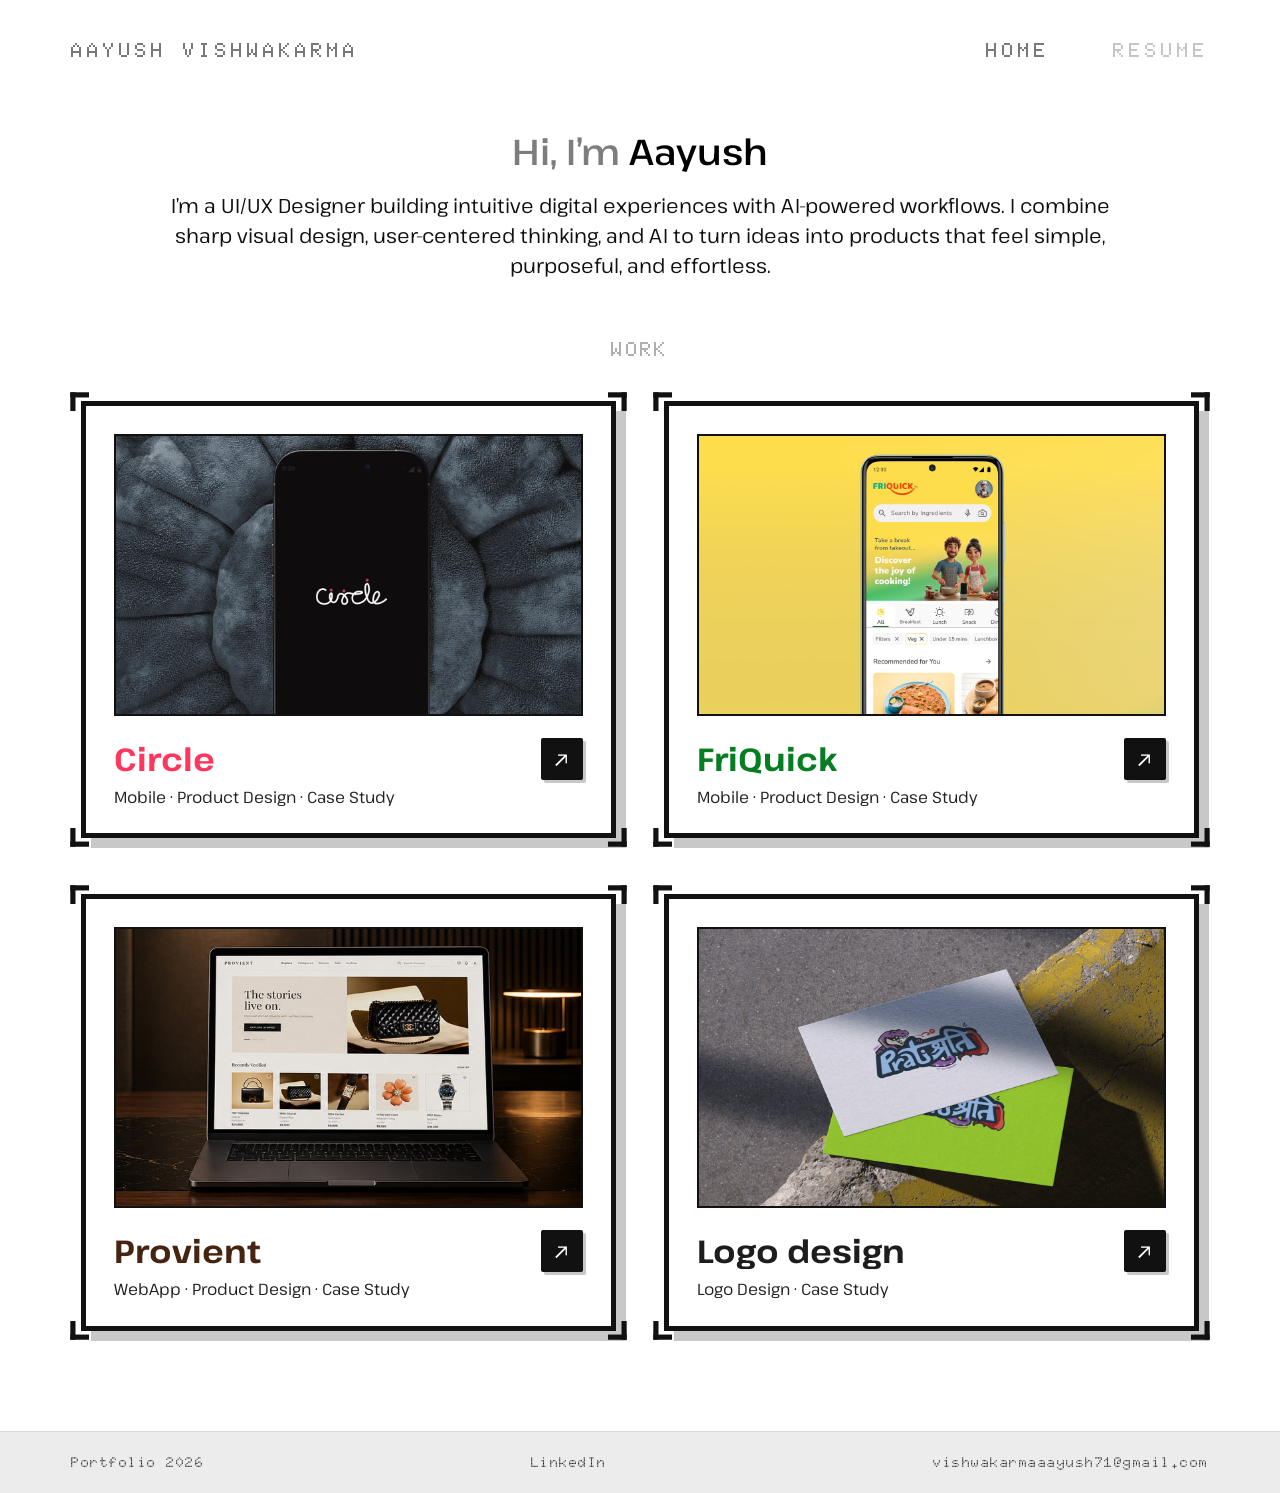
==== commit 44d539b9: "Update homepage to match latest Figma design Rebuild the home page from the provided Figma export: W" ====
--- a/index.html
+++ b/index.html
@@ -1,7 +1,8 @@
 <!doctype html>
 <html lang="en">
 <head>
-<meta charset="utf-8"><meta name="viewport" content="width=device-width,initial-scale=1">
+<meta charset="utf-8">
+<meta name="viewport" content="width=device-width,initial-scale=1">
 <title>Aayush Vishwakarma — UI/UX Designer</title>
 <meta name="description" content="Aayush Vishwakarma — UI/UX Designer building intuitive digital experiences with AI-powered workflows.">
 <link rel="stylesheet" href="styles.css">
@@ -10,17 +11,80 @@
 <div class="site">
 <header class="nav">
 <a href="index.html" aria-label="Aayush Vishwakarma home">AAYUSH VISHWAKARMA</a>
-<nav class="nav-links" aria-label="Primary"><a href="index.html">HOME</a><a href="https://drive.google.com/file/d/1-AcvKeTlHi1iWYPP7UyLhqGAym3TWVrb/view?usp=drivesdk" target="_blank" rel="noopener">RESUME</a></nav>
+<nav class="nav-links" aria-label="Primary">
+<a href="index.html" aria-current="page">HOME</a>
+<a href="https://drive.google.com/file/d/1-AcvKeTlHi1iWYPP7UyLhqGAym3TWVrb/view?usp=drivesdk" target="_blank" rel="noopener">RESUME</a>
+</nav>
 </header>
+
 <main>
-<section class="hero"><h1>Hi, I’m <span>Aayush</span></h1><p>I’m a UI/UX Designer building intuitive digital experiences with AI-powered workflows. I combine sharp visual design, user-centered thinking, and AI to turn ideas into products that feel simple, purposeful, and effortless.</p></section>
-<h2 class="section-title">PROJECTS</h2>
-<section class="projects" aria-label="Selected projects">
-<a class="project circle" href="circle.html"><div class="project-visual"><img src="assets/circle-preview.jpg" alt="Circle project preview" width="1600" height="1280"></div><div><div class="meta">Mobile · Product Design · Case Study</div><div class="title-row"><div class="title">Circle</div><span class="arrow" aria-hidden="true">↗</span></div></div></a>
-<a class="project friquick" href="friquick.html"><div class="project-visual"><img src="assets/friquick-preview.jpg" alt="FriQuick project preview" width="1600" height="1280"></div><div><div class="meta">Mobile · Product Design · Case Study</div><div class="title-row"><div class="title">FriQuick</div><span class="arrow" aria-hidden="true">↗</span></div></div></a>
-<a class="project provient" href="provient.html"><div class="project-visual"><img src="assets/provient-preview.jpg" alt="Provient project preview" width="1600" height="1280"></div><div><div class="meta">WebApp · Product Design · Case Study</div><div class="title-row"><div class="title">Provient</div><span class="arrow" aria-hidden="true">↗</span></div></div></a>
-<a class="project logo" href="logo-design.html"><div class="project-visual"><img src="assets/logo-preview.jpg" alt="Logo design project preview" width="1600" height="1280"></div><div><div class="meta">Logo Design · Case Study</div><div class="title-row"><div class="title">Logo Design</div><span class="arrow" aria-hidden="true">↗</span></div></div></a>
+<section class="hero">
+<h1>Hi, I’m <span>Aayush</span></h1>
+<p>I’m a UI/UX Designer building intuitive digital experiences with AI-powered workflows. I combine sharp visual design, user-centered thinking, and AI to turn ideas into products that feel simple, purposeful, and effortless.</p>
 </section>
-<section class="connect" id="connect"><h2>LET’S CONNECT!</h2><div class="qr-row"><div class="qr-card"><img src="assets/qr-contact.png" alt="Contact QR code" width="240" height="246"><img class="qr-icon" src="assets/icon-linkedin.png" alt="LinkedIn" width="128" height="128"></div><div class="qr-card"><img src="assets/qr-portfolio.png" alt="Portfolio QR code" width="240" height="240"><img class="qr-icon" src="assets/icon-behance.png" alt="Behance" width="128" height="128"></div></div><div class="contact">+91 8605636498<br>vishwakarmaaayush71@gmail.com</div><div class="thanks">THANK YOU</div></section>
-</main></div>
-</body></html>
+
+<h2 class="section-title">WORK</h2>
+
+<section class="projects" aria-label="Selected work">
+<a class="project circle" href="circle.html">
+  <div class="project-frame">
+    <div class="project-visual"><img src="assets/circle-preview.jpg" alt="Circle project preview" width="1400" height="840"></div>
+    <div class="project-meta">
+      <div class="title-row">
+        <div class="title">Circle</div>
+        <span class="arrow" aria-hidden="true">↗</span>
+      </div>
+      <div class="meta">Mobile · Product Design · Case Study</div>
+    </div>
+  </div>
+</a>
+
+<a class="project friquick" href="friquick.html">
+  <div class="project-frame">
+    <div class="project-visual"><img src="assets/friquick-preview.jpg" alt="FriQuick project preview" width="1400" height="840"></div>
+    <div class="project-meta">
+      <div class="title-row">
+        <div class="title">FriQuick</div>
+        <span class="arrow" aria-hidden="true">↗</span>
+      </div>
+      <div class="meta">Mobile · Product Design · Case Study</div>
+    </div>
+  </div>
+</a>
+
+<a class="project provient" href="provient.html">
+  <div class="project-frame">
+    <div class="project-visual"><img src="assets/provient-preview.jpg" alt="Provient project preview" width="1400" height="840"></div>
+    <div class="project-meta">
+      <div class="title-row">
+        <div class="title">Provient</div>
+        <span class="arrow" aria-hidden="true">↗</span>
+      </div>
+      <div class="meta">WebApp · Product Design · Case Study</div>
+    </div>
+  </div>
+</a>
+
+<a class="project logo" href="logo-design.html">
+  <div class="project-frame">
+    <div class="project-visual"><img src="assets/logo-preview.jpg" alt="Logo design project preview" width="1400" height="840"></div>
+    <div class="project-meta">
+      <div class="title-row">
+        <div class="title">Logo design</div>
+        <span class="arrow" aria-hidden="true">↗</span>
+      </div>
+      <div class="meta">Logo Design · Case Study</div>
+    </div>
+  </div>
+</a>
+</section>
+</main>
+
+<footer class="site-footer">
+<span>Portfolio 2026</span>
+<a href="https://www.linkedin.com/in/aayushvishwakarma2003" target="_blank" rel="noopener">LinkedIn</a>
+<a href="mailto:vishwakarmaaayush71@gmail.com">vishwakarmaaayush71@gmail.com</a>
+</footer>
+</div>
+</body>
+</html>
--- a/styles.css
+++ b/styles.css
@@ -1,5 +1,248 @@
 @import url('https://fonts.googleapis.com/css2?family=Doto:wght@700;900&family=Nunito:wght@400;500;600;700&family=Pathway+Extreme:wght@400;500;600;700&display=swap');
-:root{--ink:#111;--muted:#666;--paper:#fff;--max:1280px;--pad:clamp(24px,5.55vw,80px)}
-*{box-sizing:border-box}html{scroll-behavior:smooth}body{margin:0;background:#fff;color:var(--ink);font-family:'Pathway Extreme',sans-serif;-webkit-font-smoothing:antialiased}a{color:inherit;text-decoration:none}img{max-width:100%;display:block}.site{min-height:100vh}.nav{display:flex;align-items:flex-start;justify-content:space-between;padding:40px var(--pad) 0;letter-spacing:4px;font-family:Doto,sans-serif;font-weight:700;font-size:20px;line-height:1}.nav-links{display:flex;gap:63px}.nav a{transition:opacity .2s ease}.nav a:hover{opacity:.5}.hero{text-align:center;max-width:1040px;margin:70px auto 0;padding:0 24px}.hero h1{font-family:'Pathway Extreme',sans-serif;font-size:36px;line-height:1.15;margin:0 0 20px;font-weight:600;color:#7d7d7d}.hero h1 span{color:#000}.hero p{font-size:20px;line-height:30px;margin:0;color:#111}.section-title{text-align:center;font-family:Doto,sans-serif;font-weight:700;font-size:20px;letter-spacing:2.4px;margin:45px 0 40px}.projects{max-width:1260px;margin:0 auto;padding:0;display:grid;grid-template-columns:repeat(2,minmax(0,1fr));gap:60px 40px}.project{display:flex;flex-direction:column;gap:24px}.project-visual{aspect-ratio:5/4;overflow:hidden;background:#0a0a0a;display:block}.project-visual img{width:100%;height:100%;object-fit:cover;object-position:center;display:block;transition:transform .45s cubic-bezier(.2,.7,.2,1)}.project:hover .project-visual img{transform:scale(1.025)}.circle .project-visual img{object-position:center 45%}.friquick .project-visual img{object-position:center center}.provient .project-visual img{object-position:center 40%}.logo .project-visual img{object-position:center 45%}.meta{font-size:18px;line-height:1.5;color:#383838}.title-row{display:flex;align-items:center;gap:10px}.title{font-size:32px;line-height:1.5;font-weight:700;flex:1}.arrow{width:40px;height:40px;border:1.5px solid #111;border-radius:50%;display:grid;place-items:center;font-size:23px;transform:rotate(-45deg);transition:transform .2s ease}.project:hover .arrow{transform:rotate(0deg)}.circle .title{color:#ff365d}.friquick .title{color:#057d20}.provient .title{color:#452411}.logo .title{color:#253342}.connect{max-width:1000px;margin:120px auto 0;text-align:center;padding:0 24px 100px}.connect h2{font-size:40px;font-weight:600;color:#666;margin:0 0 60px}.qr-row{display:flex;justify-content:center;gap:100px}.qr-card{display:flex;flex-direction:column;gap:16px;align-items:center}.qr-card img{width:120px;height:120px;object-fit:cover}.qr-icon{width:40px!important;height:40px!important;border-radius:8px}.contact{font-size:20px;line-height:1.4;margin-top:30px}.thanks{font-size:24px;color:#9f9f9f;margin-top:70px;font-weight:600}.case-shell{background:#fff;min-height:100vh}.case-shell.logo-case{background:#d7d7e2}.case-nav{position:sticky;top:0;z-index:10;background:rgba(255,255,255,.94);backdrop-filter:blur(12px);border-bottom:1px solid #eee;padding-top:22px;padding-bottom:22px}.case-image{display:block;width:min(100%,1600px);height:auto;margin:0 auto}.case-actions{display:flex;flex-wrap:wrap;gap:12px;justify-content:center;padding:28px 24px 48px}.btn{border:1px solid #111;border-radius:999px;padding:10px 18px;font-size:14px;background:#fff}.btn:hover{background:#111;color:#fff}
-@media (max-width:900px){.nav{padding-top:24px;font-size:14px;letter-spacing:2.5px}.nav-links{gap:24px}.hero{margin-top:52px}.hero h1{font-size:30px}.hero p{font-size:17px;line-height:26px}.section-title{font-size:16px;margin-top:42px;margin-bottom:28px}.projects{grid-template-columns:1fr;gap:44px;padding:0 24px}.project-visual{aspect-ratio:5/4}.meta{font-size:14px}.title{font-size:25px}.arrow{width:34px;height:34px;font-size:19px}.connect{margin-top:90px;padding-bottom:60px}.connect h2{font-size:30px;margin-bottom:40px}.qr-row{gap:55px}.contact{font-size:16px}.thanks{font-size:18px}.case-nav{padding-bottom:18px}.case-actions{padding:18px 18px 36px}}
-@media (max-width:520px){.nav{font-size:10px;letter-spacing:2px}.nav-links{gap:16px}.hero{padding:0 18px}.hero h1{font-size:26px}.hero p{font-size:15px;line-height:23px}.projects{padding:0 18px}.qr-row{gap:28px}.qr-card img{width:100px;height:100px}.qr-icon{width:34px!important;height:34px!important}}
+
+:root{
+  --ink:#111;
+  --muted:#666;
+  --paper:#fff;
+  --pad:clamp(24px,5.55vw,80px);
+  --sketch:#111;
+  --sketch-shadow:#c8c8c8;
+  --footer-bg:#ececec;
+}
+
+*{box-sizing:border-box}
+html{scroll-behavior:smooth}
+body{
+  margin:0;
+  background:#fff;
+  color:var(--ink);
+  font-family:'Pathway Extreme',sans-serif;
+  -webkit-font-smoothing:antialiased;
+}
+a{color:inherit;text-decoration:none}
+img{max-width:100%;display:block}
+
+.site{
+  min-height:100vh;
+  display:flex;
+  flex-direction:column;
+}
+.site > main{flex:1}
+
+/* ---- Nav ---- */
+.nav{
+  display:flex;
+  align-items:flex-start;
+  justify-content:space-between;
+  padding:40px var(--pad) 0;
+  letter-spacing:4px;
+  font-family:Doto,sans-serif;
+  font-weight:700;
+  font-size:20px;
+  line-height:1;
+}
+.nav-links{display:flex;gap:63px}
+.nav a{transition:opacity .2s ease,color .2s ease}
+.nav a:hover{opacity:.55}
+.nav-links a{color:#9a9a9a}
+.nav-links a[aria-current="page"]{color:#111}
+
+/* ---- Hero ---- */
+.hero{
+  text-align:center;
+  max-width:1040px;
+  margin:70px auto 0;
+  padding:0 24px;
+}
+.hero h1{
+  font-family:'Pathway Extreme',sans-serif;
+  font-size:36px;
+  line-height:1.15;
+  margin:0 0 20px;
+  font-weight:600;
+  color:#7d7d7d;
+}
+.hero h1 span{color:#000}
+.hero p{
+  font-size:20px;
+  line-height:30px;
+  margin:0;
+  color:#111;
+}
+
+/* ---- Work ---- */
+.section-title{
+  text-align:center;
+  font-family:Doto,sans-serif;
+  font-weight:700;
+  font-size:20px;
+  letter-spacing:2.4px;
+  margin:56px 0 40px;
+  color:#6f6f6f;
+}
+
+.projects{
+  max-width:1260px;
+  margin:0 auto;
+  padding:0 var(--pad) 100px;
+  display:grid;
+  grid-template-columns:repeat(2,minmax(0,1fr));
+  gap:56px 48px;
+}
+
+.project{
+  display:block;
+  color:inherit;
+  position:relative;
+}
+
+.project-frame{
+  position:relative;
+  background:#fff;
+  padding:28px 28px 24px;
+  border:5px solid var(--sketch);
+  box-shadow:10px 10px 0 var(--sketch-shadow);
+  transition:transform .25s ease, box-shadow .25s ease;
+}
+/* Sketch corner overshoots */
+.project-frame::before{
+  content:"";
+  position:absolute;
+  inset:-5px;
+  pointer-events:none;
+  background:
+    linear-gradient(var(--sketch),var(--sketch)) 0 0 / 18px 5px no-repeat,
+    linear-gradient(var(--sketch),var(--sketch)) 100% 0 / 18px 5px no-repeat,
+    linear-gradient(var(--sketch),var(--sketch)) 0 100% / 18px 5px no-repeat,
+    linear-gradient(var(--sketch),var(--sketch)) 100% 100% / 18px 5px no-repeat,
+    linear-gradient(var(--sketch),var(--sketch)) 0 0 / 5px 18px no-repeat,
+    linear-gradient(var(--sketch),var(--sketch)) 100% 0 / 5px 18px no-repeat,
+    linear-gradient(var(--sketch),var(--sketch)) 0 100% / 5px 18px no-repeat,
+    linear-gradient(var(--sketch),var(--sketch)) 100% 100% / 5px 18px no-repeat;
+  transform:scale(1.04);
+  transform-origin:center;
+}
+
+.project:hover .project-frame{
+  transform:translate(-2px,-2px);
+  box-shadow:14px 14px 0 var(--sketch-shadow);
+}
+
+.project-visual{
+  aspect-ratio:5 / 3;
+  overflow:hidden;
+  background:#111;
+  border:2px solid #111;
+}
+.project-visual img{
+  width:100%;
+  height:100%;
+  object-fit:cover;
+  object-position:center;
+  display:block;
+  transition:transform .45s cubic-bezier(.2,.7,.2,1);
+}
+.project:hover .project-visual img{transform:scale(1.03)}
+.friquick .project-visual{background:#fedd4d}
+
+.project-meta{margin-top:22px}
+.title-row{
+  display:flex;
+  align-items:center;
+  gap:16px;
+  margin-bottom:6px;
+}
+.title{
+  font-size:32px;
+  line-height:1.2;
+  font-weight:700;
+  flex:1;
+}
+.meta{
+  font-size:16px;
+  line-height:1.45;
+  color:#222;
+}
+.arrow{
+  flex:0 0 auto;
+  width:42px;
+  height:42px;
+  background:#111;
+  color:#fff;
+  border-radius:2px;
+  display:grid;
+  place-items:center;
+  font-size:22px;
+  line-height:1;
+  box-shadow:3px 3px 0 var(--sketch-shadow);
+  transition:transform .2s ease, box-shadow .2s ease;
+}
+.project:hover .arrow{
+  transform:translate(-1px,-1px);
+  box-shadow:5px 5px 0 var(--sketch-shadow);
+}
+
+.circle .title{color:#ff365d}
+.friquick .title{color:#057d20}
+.provient .title{color:#452411}
+.logo .title{color:#1d1d1d}
+
+/* ---- Footer ---- */
+.site-footer{
+  display:flex;
+  align-items:center;
+  justify-content:space-between;
+  gap:24px;
+  padding:22px var(--pad);
+  background:var(--footer-bg);
+  border-top:1px solid #d7d7d7;
+  font-family:Doto,sans-serif;
+  font-weight:700;
+  font-size:14px;
+  letter-spacing:1.5px;
+  color:#222;
+}
+.site-footer a{transition:opacity .2s ease}
+.site-footer a:hover{opacity:.55}
+
+/* ---- Case studies ---- */
+.case-shell{background:#fff;min-height:100vh}
+.case-shell.logo-case{background:#d7d7e2}
+.case-nav{
+  position:sticky;top:0;z-index:10;
+  background:rgba(255,255,255,.94);
+  backdrop-filter:blur(12px);
+  border-bottom:1px solid #eee;
+  padding-top:22px;padding-bottom:22px;
+}
+.case-image{display:block;width:min(100%,1600px);height:auto;margin:0 auto}
+.case-actions{display:flex;flex-wrap:wrap;gap:12px;justify-content:center;padding:28px 24px 48px}
+.btn{border:1px solid #111;border-radius:999px;padding:10px 18px;font-size:14px;background:#fff}
+.btn:hover{background:#111;color:#fff}
+
+@media (max-width:900px){
+  .nav{padding-top:24px;font-size:14px;letter-spacing:2.5px}
+  .nav-links{gap:24px}
+  .hero{margin-top:52px}
+  .hero h1{font-size:30px}
+  .hero p{font-size:17px;line-height:26px}
+  .section-title{font-size:16px;margin-top:42px;margin-bottom:28px}
+  .projects{grid-template-columns:1fr;gap:36px;padding:0 24px 72px}
+  .project-frame{padding:20px 20px 18px;box-shadow:8px 8px 0 var(--sketch-shadow)}
+  .meta{font-size:14px}
+  .title{font-size:26px}
+  .arrow{width:36px;height:36px;font-size:18px}
+  .site-footer{font-size:11px;letter-spacing:1px;padding:18px 20px;gap:12px}
+  .case-nav{padding-bottom:18px}
+  .case-actions{padding:18px 18px 36px}
+}
+@media (max-width:520px){
+  .nav{font-size:10px;letter-spacing:2px}
+  .nav-links{gap:16px}
+  .hero{padding:0 18px}
+  .hero h1{font-size:26px}
+  .hero p{font-size:15px;line-height:23px}
+  .projects{padding:0 18px 60px}
+  .project-frame{padding:16px 16px 14px;border-width:4px}
+  .site-footer{flex-direction:column;text-align:center;gap:8px}
+}
